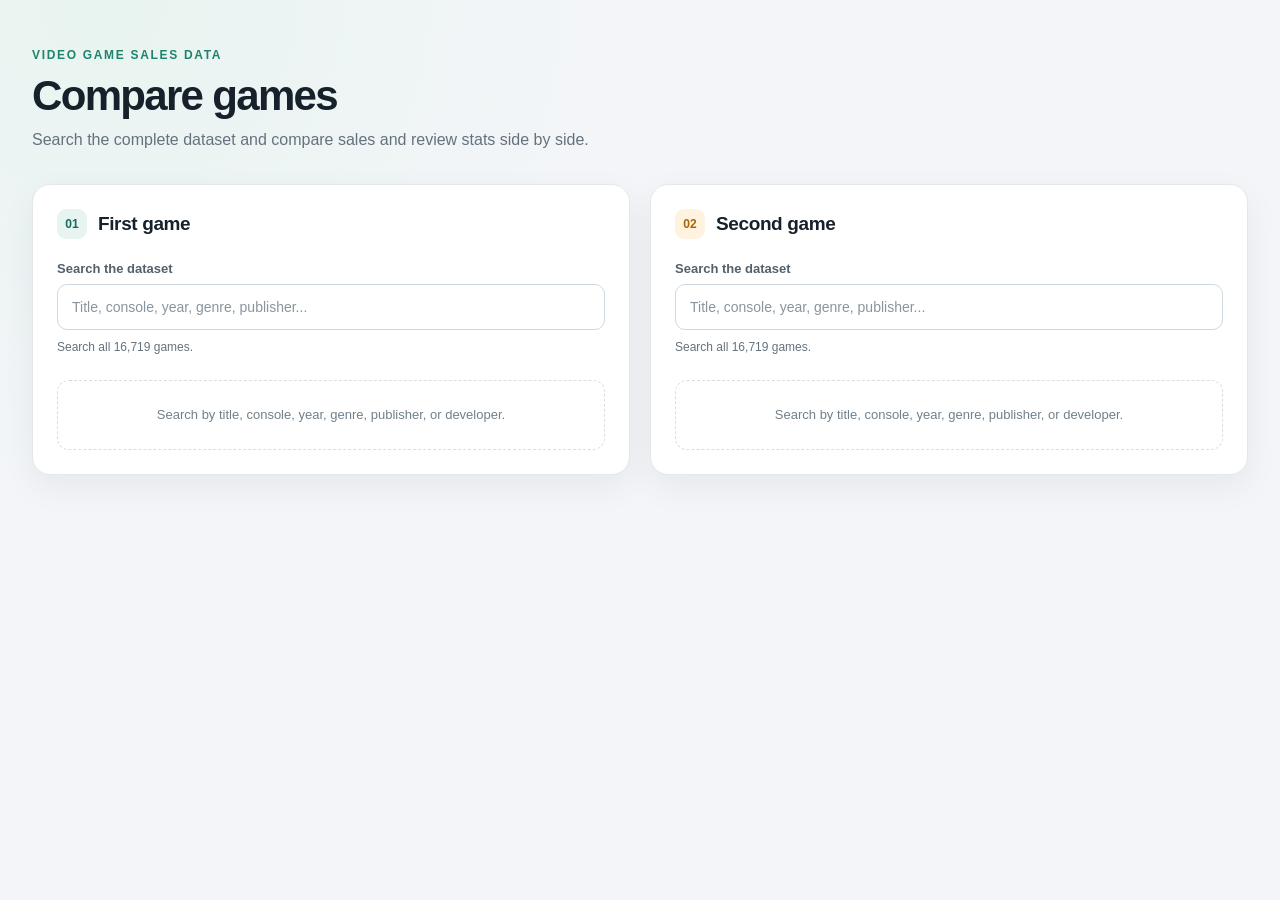
==== APIDevprocess/index.html @ df753c49 "This system was mostly made by AI, I am kinda just here" ====
<!DOCTYPE html>
<html lang="en">
<head>
    <meta charset="UTF-8">
    <meta name="viewport" content="width=device-width, initial-scale=1.0">
    <meta name="description" content="Compare video game sales, regional performance, and review scores.">
    <title>Video Game Comparison</title>
    <link rel="stylesheet" href="css/style.css">
    <script src="sketch.js" defer></script>
</head>
<body>
    <main class="app">
        <header class="page-header">
            <p class="eyebrow">VIDEO GAME SALES DATA</p>
            <h1>Compare games</h1>
            <p class="intro">Search the complete dataset and compare sales and review stats side by side.</p>
        </header>

        <section class="comparison" aria-label="Game comparison">
            <article class="comparison-panel" data-panel="left" aria-labelledby="left-title">
                <div class="panel-topline">
                    <span class="panel-number">01</span>
                    <h2 id="left-title">First game</h2>
                </div>
                <div class="search-control">
                    <label for="left-search">Search the dataset</label>
                    <input
                        id="left-search"
                        class="game-search"
                        type="search"
                        placeholder="Title, console, year, genre, publisher..."
                        autocomplete="off"
                        role="combobox"
                        aria-autocomplete="list"
                        aria-expanded="false"
                        aria-controls="left-suggestions"
                    >
                    <ul id="left-suggestions" class="suggestions" role="listbox" hidden></ul>
                    <p class="search-status" aria-live="polite">Loading the full dataset...</p>
                </div>
                <div class="game-card" aria-live="polite">
                    <p class="empty-state">Loading the game dataset...</p>
                </div>
            </article>

            <article class="comparison-panel" data-panel="right" aria-labelledby="right-title">
                <div class="panel-topline">
                    <span class="panel-number">02</span>
                    <h2 id="right-title">Second game</h2>
                </div>
                <div class="search-control">
                    <label for="right-search">Search the dataset</label>
                    <input
                        id="right-search"
                        class="game-search"
                        type="search"
                        placeholder="Title, console, year, genre, publisher..."
                        autocomplete="off"
                        role="combobox"
                        aria-autocomplete="list"
                        aria-expanded="false"
                        aria-controls="right-suggestions"
                    >
                    <ul id="right-suggestions" class="suggestions" role="listbox" hidden></ul>
                    <p class="search-status" aria-live="polite">Loading the full dataset...</p>
                </div>
                <div class="game-card" aria-live="polite">
                    <p class="empty-state">Loading the game dataset...</p>
                </div>
            </article>
        </section>
    </main>
</body>
</html>
---- APIDevprocess/css/style.css ----
:root {
    color-scheme: light;
    font-family: Inter, "Segoe UI", Arial, sans-serif;
    color: #17212b;
    background: #f3f5f8;
    font-synthesis: none;
    text-rendering: optimizeLegibility;
}

* {
    box-sizing: border-box;
}

body {
    min-width: 320px;
    min-height: 100vh;
    margin: 0;
    background:
        radial-gradient(circle at 8% 0%, #e8f4f0 0, transparent 30rem),
        #f3f5f8;
}

button,
input {
    font: inherit;
}

.app {
    width: min(1280px, 100%);
    margin: 0 auto;
    padding: 48px 32px 64px;
}

.page-header {
    margin: 0 0 32px;
}

.eyebrow {
    margin: 0 0 10px;
    color: #20836e;
    font-size: 12px;
    font-weight: 750;
    letter-spacing: 0.14em;
}

h1,
h2,
h3,
h4,
h5,
p {
    margin-top: 0;
}

h1 {
    margin-bottom: 8px;
    font-size: clamp(30px, 4vw, 42px);
    letter-spacing: -0.04em;
}

.intro {
    max-width: 620px;
    margin-bottom: 0;
    color: #64727e;
    font-size: 16px;
    line-height: 1.5;
}

.comparison {
    display: grid;
    grid-template-columns: repeat(2, minmax(0, 1fr));
    gap: 20px;
    align-items: start;
}

.comparison-panel {
    min-width: 0;
    padding: 24px;
    border: 1px solid #e3e8ec;
    border-radius: 18px;
    background: #fff;
    box-shadow: 0 12px 35px rgb(23 33 43 / 6%);
}

.panel-topline {
    display: flex;
    align-items: center;
    gap: 11px;
    margin-bottom: 22px;
}

.panel-topline h2 {
    margin: 0;
    font-size: 19px;
    letter-spacing: -0.02em;
}

.panel-number {
    display: grid;
    width: 30px;
    height: 30px;
    place-items: center;
    border-radius: 9px;
    background: #e8f4f0;
    color: #176b5b;
    font-size: 12px;
    font-weight: 750;
}

.comparison-panel:nth-child(2) .panel-number {
    background: #fff2df;
    color: #a86508;
}

.search-control {
    position: relative;
    margin-bottom: 24px;
}

.search-control label {
    display: block;
    margin-bottom: 8px;
    color: #52616d;
    font-size: 13px;
    font-weight: 650;
}

.game-search {
    width: 100%;
    min-height: 46px;
    padding: 0 14px;
    border: 1px solid #cfd8de;
    border-radius: 10px;
    outline: none;
    background: #fff;
    color: #17212b;
    font-size: 14px;
}

.game-search::placeholder {
    color: #89959e;
}

.game-search:focus {
    border-color: #31a184;
    box-shadow: 0 0 0 3px rgb(49 161 132 / 16%);
}

.search-status {
    min-height: 18px;
    margin: 8px 0 0;
    color: #64727e;
    font-size: 12px;
    line-height: 1.5;
}

.suggestions {
    position: absolute;
    z-index: 5;
    top: 72px;
    right: 0;
    left: 0;
    max-height: 280px;
    margin: 0;
    padding: 5px;
    overflow-y: auto;
    border: 1px solid #dce3e8;
    border-radius: 10px;
    background: #fff;
    box-shadow: 0 12px 28px rgb(23 33 43 / 14%);
    list-style: none;
}

.suggestions[hidden] {
    display: none;
}

.suggestion {
    padding: 9px 10px;
    border-radius: 6px;
    color: #33434e;
    cursor: pointer;
    font-size: 13px;
    line-height: 1.4;
}

.suggestion:hover,
.suggestion.active {
    background: #e8f4f0;
    color: #145c4f;
}

.game-card {
    display: grid;
    gap: 21px;
}

.game-heading {
    min-width: 0;
}

.game-heading h3 {
    margin-bottom: 7px;
    overflow-wrap: anywhere;
    font-size: 23px;
    letter-spacing: -0.03em;
    line-height: 1.25;
}

.game-meta {
    margin: 0;
    color: #64727e;
    font-size: 13px;
    line-height: 1.5;
}

.metric-section {
    padding-top: 17px;
    border-top: 1px solid #edf0f2;
}

.section-title {
    margin-bottom: 13px;
    color: #52616d;
    font-size: 12px;
    font-weight: 750;
    letter-spacing: 0.06em;
    text-transform: uppercase;
}

.global-sales-value {
    display: block;
    margin: -2px 0 10px;
    color: #176b5b;
    font-size: 32px;
    letter-spacing: -0.04em;
}

.meter {
    width: 100%;
    height: 9px;
    overflow: hidden;
    border-radius: 99px;
    background: #e9eef1;
}

.meter-fill {
    display: block;
    height: 100%;
    border-radius: inherit;
    background: #31a184;
    transition: width 180ms ease;
}

.unit-note {
    margin: 7px 0 0;
    color: #7a8790;
    font-size: 11px;
}

.value-meter + .value-meter {
    margin-top: 12px;
}

.value-meter-labels {
    display: flex;
    justify-content: space-between;
    gap: 10px;
    margin-bottom: 6px;
    color: #52616d;
    font-size: 12px;
}

.value-meter-labels strong {
    color: #263640;
    font-variant-numeric: tabular-nums;
}

.review-grid {
    display: grid;
    grid-template-columns: repeat(2, minmax(0, 1fr));
    gap: 14px;
}

.review {
    min-width: 0;
    padding: 12px;
    border: 1px solid #e8ecef;
    border-radius: 10px;
    background: #fbfcfd;
}

.review h5 {
    margin-bottom: 7px;
    color: #64727e;
    font-size: 11px;
    font-weight: 650;
}

.review-score {
    display: block;
    margin-bottom: 8px;
    color: #263640;
    font-size: 17px;
    font-variant-numeric: tabular-nums;
}

.review .meter {
    height: 6px;
}

.review .meter-fill {
    background: #e7a943;
}

.details-grid {
    display: grid;
    grid-template-columns: minmax(70px, 0.7fr) minmax(0, 1.3fr);
    gap: 9px 12px;
    margin: 0;
    padding-top: 16px;
    border-top: 1px solid #edf0f2;
    font-size: 12px;
}

.details-grid dt {
    color: #7a8790;
}

.details-grid dd {
    margin: 0;
    overflow-wrap: anywhere;
    color: #33434e;
    text-align: right;
}

.empty-state {
    margin: 0;
    padding: 24px 16px;
    border: 1px dashed #d6dfe4;
    border-radius: 12px;
    color: #71808a;
    font-size: 13px;
    line-height: 1.55;
    text-align: center;
}

@media (max-width: 820px) {
    .app {
        padding: 36px 20px 48px;
    }

    .comparison {
        grid-template-columns: minmax(0, 1fr);
    }
}

@media (max-width: 420px) {
    .app {
        padding: 28px 14px 36px;
    }

    .comparison-panel {
        padding: 18px;
    }

    .review-grid {
        grid-template-columns: minmax(0, 1fr);
    }
}
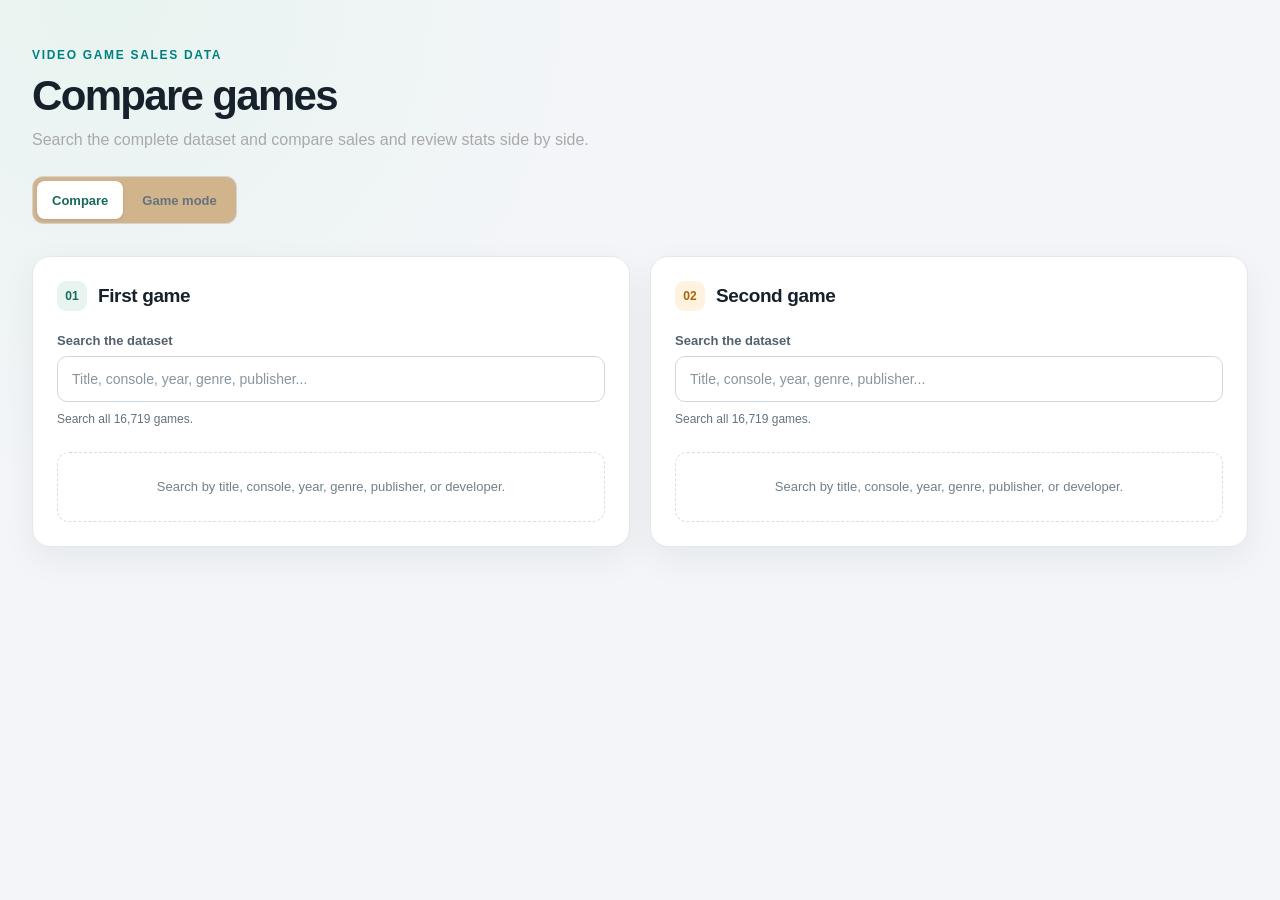
==== commit 5db6ce00: "game mode added" ====
--- a/APIDevprocess/index.html
+++ b/APIDevprocess/index.html
@@ -14,9 +14,13 @@
             <p class="eyebrow">VIDEO GAME SALES DATA</p>
             <h1>Compare games</h1>
             <p class="intro">Search the complete dataset and compare sales and review stats side by side.</p>
+            <nav class="mode-switch" aria-label="Choose a mode">
+                <button class="mode-button active" type="button" data-mode="compare" aria-pressed="true">Compare</button>
+                <button class="mode-button" type="button" data-mode="game" aria-pressed="false">Game mode</button>
+            </nav>
         </header>
 
-        <section class="comparison" aria-label="Game comparison">
+        <section id="compare-mode" class="comparison" aria-label="Game comparison">
             <article class="comparison-panel" data-panel="left" aria-labelledby="left-title">
                 <div class="panel-topline">
                     <span class="panel-number">01</span>
@@ -69,6 +73,53 @@
                 </div>
             </article>
         </section>
+
+        <section id="game-mode" class="game-mode" aria-labelledby="game-mode-title" hidden>
+            <div class="game-mode-header">
+                <div>
+                    <p class="eyebrow">HIGHER OR LOWER</p>
+                    <h2 id="game-mode-title">Guess the stat</h2>
+                    <p class="intro">Compare the second game's stat with the first. One wrong guess ends your run.</p>
+                </div>
+                <div class="score-board" aria-live="polite">
+                    <div class="score-card">
+                        <span class="score-label">CURRENT SCORE</span>
+                        <strong id="game-score">0</strong>
+                    </div>
+                    <div class="score-card high-score-card">
+                        <span class="score-label">HIGH SCORE</span>
+                        <strong id="high-score">0</strong>
+                    </div>
+                </div>
+            </div>
+
+            <div class="quiz-card">
+                <p id="quiz-metric" class="quiz-metric">Loading game data...</p>
+                <div class="quiz-games">
+                    <article class="quiz-game">
+                        <span class="quiz-label">FIRST GAME</span>
+                        <h3 id="quiz-first-title">—</h3>
+                        <p id="quiz-first-meta" class="game-meta"></p>
+                        <strong id="quiz-first-value" class="quiz-value"></strong>
+                    </article>
+                    <div class="quiz-versus" aria-hidden="true">VS</div>
+                    <article class="quiz-game quiz-game-second">
+                        <span class="quiz-label">SECOND GAME</span>
+                        <h3 id="quiz-second-title">—</h3>
+                        <p id="quiz-second-meta" class="game-meta"></p>
+                        <strong id="quiz-second-value" class="quiz-value">?</strong>
+                    </article>
+                </div>
+                <p id="quiz-prompt" class="quiz-prompt">Higher or Lower?</p>
+                <div class="guess-buttons" role="group" aria-label="Your guess">
+                    <button id="guess-higher" class="guess-button" type="button" disabled>Higher</button>
+                    <button id="guess-lower" class="guess-button" type="button" disabled>Lower</button>
+                </div>
+                <p id="quiz-feedback" class="quiz-feedback" aria-live="polite">A round will start when the dataset is ready.</p>
+                <p id="score-storage-status" class="score-storage-status" aria-live="polite"></p>
+                <button id="next-round" class="next-round" type="button" hidden>Next round</button>
+            </div>
+        </section>
     </main>
 </body>
 </html>
--- a/APIDevprocess/css/style.css
+++ b/APIDevprocess/css/style.css
@@ -12,7 +12,6 @@
 }
 
 body {
-    min-width: 320px;
     min-height: 100vh;
     margin: 0;
     background:
@@ -25,6 +24,10 @@
     font: inherit;
 }
 
+[hidden] {
+    display: none !important;
+}
+
 .app {
     width: min(1280px, 100%);
     margin: 0 auto;
@@ -37,7 +40,7 @@
 
 .eyebrow {
     margin: 0 0 10px;
-    color: #20836e;
+    color: teal;
     font-size: 12px;
     font-weight: 750;
     letter-spacing: 0.14em;
@@ -61,9 +64,44 @@
 .intro {
     max-width: 620px;
     margin-bottom: 0;
-    color: #64727e;
+    color: darkgray;
     font-size: 16px;
     line-height: 1.5;
+}
+
+.mode-switch {
+    display: inline-flex;
+    gap: 4px;
+    margin-top: 24px;
+    padding: 4px;
+    border: 1px solid lightgray;
+    border-radius: 11px;
+    background: tan;
+}
+
+.mode-button {
+    min-height: 38px;
+    padding: 0 15px;
+    border: 0;
+    border-radius: 8px;
+    background: transparent;
+    color: #64727e;
+    cursor: pointer;
+    font-size: 13px;
+    font-weight: 650;
+}
+
+.mode-button.active {
+    background: #fff;
+    color: #176b5b;
+    box-shadow: 0 1px 3px rgb(23 33 43 / 12%);
+}
+
+.mode-button:focus-visible,
+.guess-button:focus-visible,
+.next-round:focus-visible {
+    outline: 3px solid rgb(49 161 132 / 32%);
+    outline-offset: 2px;
 }
 
 .comparison {
@@ -71,6 +109,254 @@
     grid-template-columns: repeat(2, minmax(0, 1fr));
     gap: 20px;
     align-items: start;
+}
+
+.game-mode {
+    max-width: 900px;
+    margin: 0 auto;
+}
+
+.game-mode-header {
+    display: flex;
+    align-items: flex-end;
+    justify-content: space-between;
+    gap: 20px;
+    margin-bottom: 24px;
+}
+
+.game-mode-header .eyebrow {
+    margin-bottom: 8px;
+}
+
+.game-mode-header h2 {
+    margin-bottom: 8px;
+    font-size: clamp(26px, 3vw, 34px);
+    letter-spacing: -0.035em;
+}
+
+.game-mode-header .intro {
+    max-width: 580px;
+}
+
+.score-board {
+    display: flex;
+    flex-shrink: 0;
+    gap: 10px;
+}
+
+.score-card {
+    display: grid;
+    min-width: 112px;
+    padding: 12px 18px;
+    border: 1px solid #dcebe6;
+    border-radius: 12px;
+    background: #f0f8f5;
+    text-align: center;
+}
+
+.high-score-card {
+    border-color: #f0e2c9;
+    background: #fffaf1;
+}
+
+.score-label {
+    color: #647b72;
+    font-size: 10px;
+    font-weight: 750;
+    letter-spacing: 0.1em;
+}
+
+.score-card strong {
+    margin-top: 2px;
+    color: #176b5b;
+    font-size: 28px;
+    font-variant-numeric: tabular-nums;
+}
+
+.high-score-card strong {
+    color: #a86508;
+}
+
+.quiz-card {
+    padding: clamp(20px, 4vw, 36px);
+    border: 1px solid #e3e8ec;
+    border-radius: 18px;
+    background: #fff;
+    box-shadow: 0 12px 35px rgb(23 33 43 / 6%);
+}
+
+.quiz-metric {
+    margin-bottom: 24px;
+    color: #176b5b;
+    font-size: 15px;
+    font-weight: 750;
+    text-align: center;
+}
+
+.quiz-games {
+    display: grid;
+    grid-template-columns: minmax(0, 1fr) 44px minmax(0, 1fr);
+    align-items: center;
+    gap: 16px;
+}
+
+.quiz-game {
+    min-width: 0;
+    min-height: 190px;
+    padding: 22px;
+    border: 1px solid #e6ecef;
+    border-radius: 13px;
+    background: #fbfcfd;
+}
+
+.quiz-game-second {
+    border-color: #f0e2c9;
+    background: #fffaf1;
+}
+
+.quiz-label {
+    display: block;
+    margin-bottom: 15px;
+    color: #7a8790;
+    font-size: 10px;
+    font-weight: 750;
+    letter-spacing: 0.1em;
+}
+
+.quiz-game h3 {
+    margin-bottom: 7px;
+    overflow-wrap: anywhere;
+    font-size: 21px;
+    letter-spacing: -0.025em;
+    line-height: 1.25;
+}
+
+.quiz-game .game-meta {
+    min-height: 20px;
+    font-size: 12px;
+}
+
+.quiz-value {
+    display: block;
+    margin-top: 18px;
+    color: #176b5b;
+    font-size: 27px;
+    font-variant-numeric: tabular-nums;
+}
+
+.quiz-game-second .quiz-value {
+    color: #a86508;
+}
+
+.quiz-value.revealed {
+    animation: reveal-value 220ms ease-out;
+}
+
+.quiz-versus {
+    display: grid;
+    width: 40px;
+    height: 40px;
+    place-items: center;
+    border-radius: 50%;
+    background: #f0f3f5;
+    color: #81909a;
+    font-size: 10px;
+    font-weight: 750;
+}
+
+.quiz-prompt {
+    margin: 28px 0 16px;
+    color: #33434e;
+    font-size: 15px;
+    font-weight: 650;
+    text-align: center;
+}
+
+.guess-buttons {
+    display: flex;
+    justify-content: center;
+    gap: 12px;
+}
+
+.guess-button,
+.next-round {
+    min-width: 145px;
+    min-height: 46px;
+    padding: 0 20px;
+    border: 0;
+    border-radius: 10px;
+    background: #176b5b;
+    color: #fff;
+    cursor: pointer;
+    font-size: 14px;
+    font-weight: 700;
+    transition: background 140ms ease, transform 140ms ease;
+}
+
+.guess-button:hover:not(:disabled),
+.next-round:hover {
+    transform: translateY(-1px);
+    background: #125648;
+}
+
+.guess-button:disabled {
+    cursor: not-allowed;
+    opacity: 0.5;
+}
+
+.guess-button:last-child {
+    background: #a86508;
+}
+
+.guess-button:last-child:hover:not(:disabled) {
+    background: #8c5205;
+}
+
+.quiz-feedback {
+    min-height: 24px;
+    margin: 18px 0 0;
+    color: #64727e;
+    font-size: 14px;
+    text-align: center;
+}
+
+.quiz-feedback.correct {
+    color: #176b5b;
+    font-weight: 700;
+}
+
+.quiz-feedback.incorrect {
+    color: #a14c3a;
+    font-weight: 650;
+}
+
+.score-storage-status {
+    margin: 10px 0 0;
+    color: #a14c3a;
+    font-size: 12px;
+    text-align: center;
+}
+
+.next-round {
+    display: block;
+    margin: 14px auto 0;
+    background: #263640;
+}
+
+.next-round:hover {
+    background: #17212b;
+}
+
+@keyframes reveal-value {
+    from {
+        opacity: 0.4;
+        transform: translateY(3px);
+    }
+
+    to {
+        opacity: 1;
+        transform: translateY(0);
+    }
 }
 
 .comparison-panel {
@@ -367,4 +653,48 @@
     .review-grid {
         grid-template-columns: minmax(0, 1fr);
     }
-}
+
+    .game-mode-header {
+        flex-direction: column;
+        align-items: flex-start;
+    }
+
+    .score-board {
+        align-self: flex-start;
+    }
+
+    .score-card {
+        min-width: 74px;
+        padding: 9px 12px;
+    }
+
+    .score-board {
+        gap: 6px;
+    }
+
+    .score-label {
+        font-size: 9px;
+    }
+
+    .quiz-games {
+        grid-template-columns: minmax(0, 1fr);
+    }
+
+    .quiz-game {
+        min-height: 0;
+        padding: 18px;
+    }
+
+    .quiz-versus {
+        margin: -4px auto;
+    }
+
+    .guess-buttons {
+        gap: 8px;
+    }
+
+    .guess-button {
+        min-width: 0;
+        flex: 1;
+    }
+}
